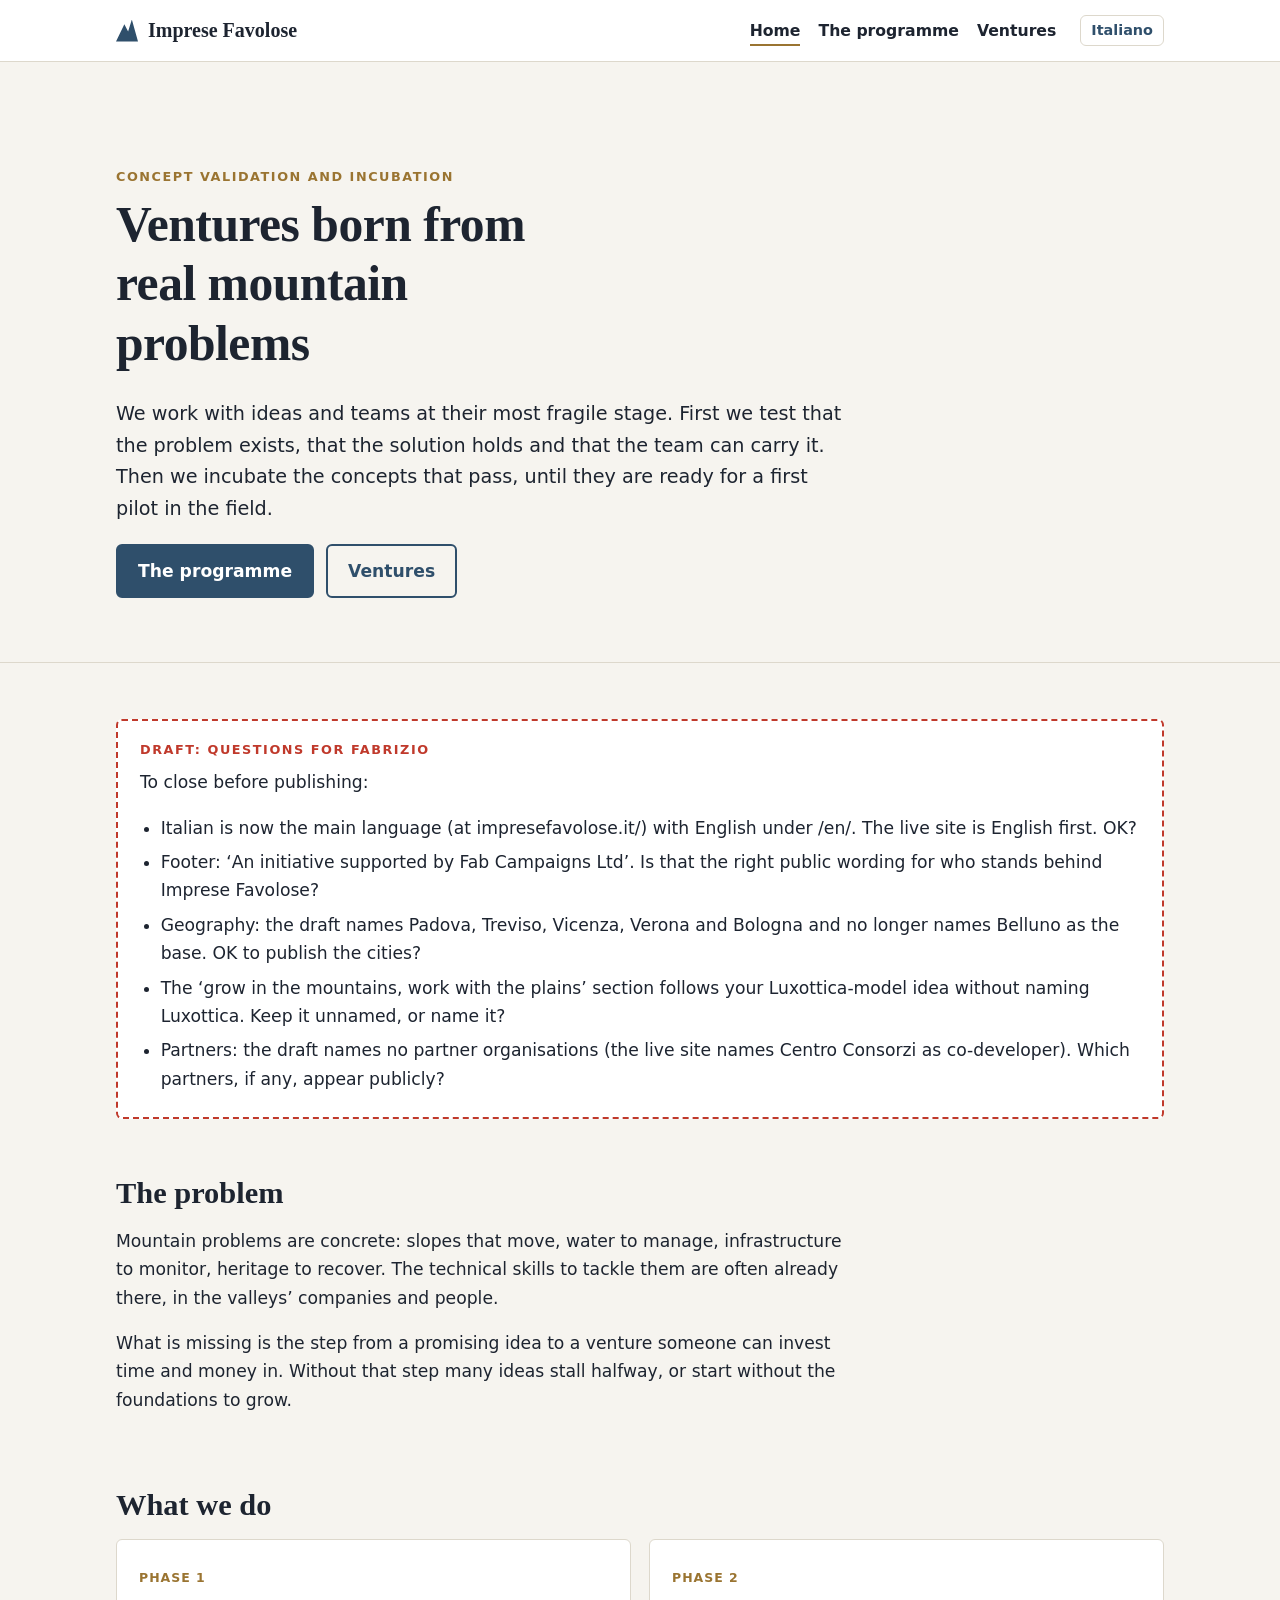
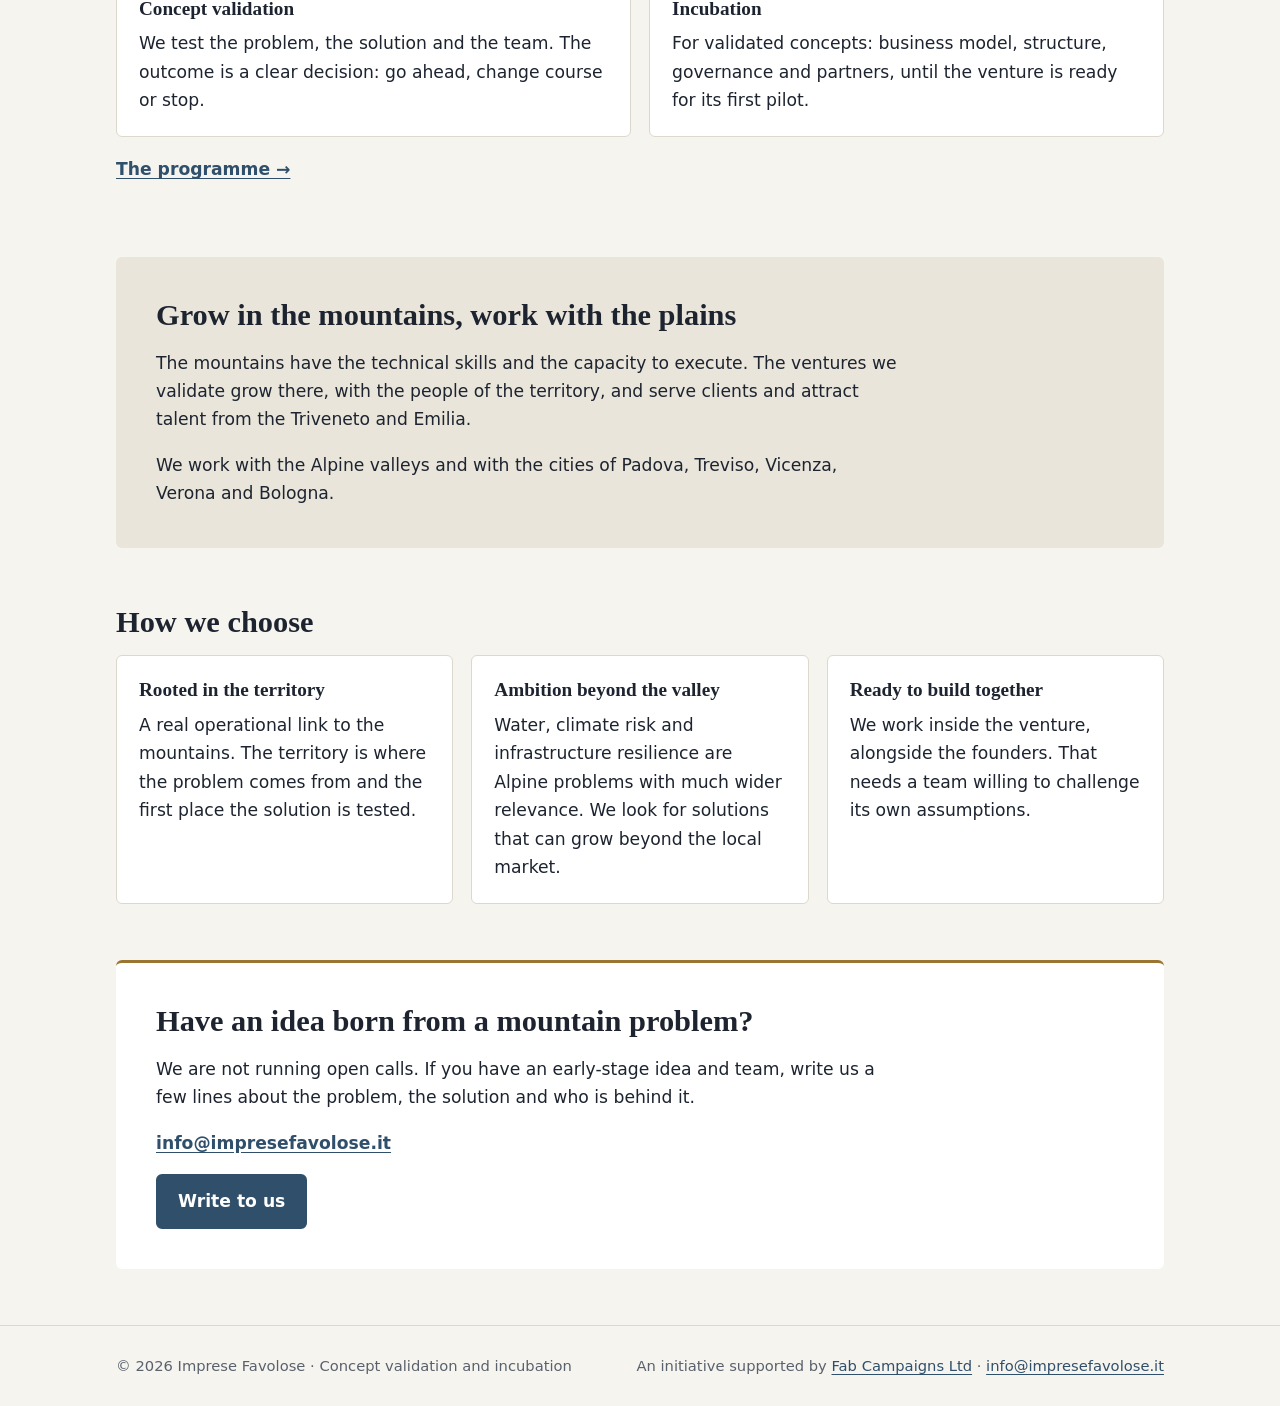
==== site/en/index.html @ 6166c61f "Draft site: concept validation and incubation, with guardrails Static Italian/English site replacing" ====
<!doctype html>
<html lang="en-GB">
<head>
<meta charset="utf-8">
<meta name="viewport" content="width=device-width, initial-scale=1, viewport-fit=cover">
<title>Imprese Favolose · Concept validation and incubation</title>
<meta name="description" content="We validate and incubate ventures born from real mountain problems, until they are ready for a first pilot.">
<meta name="robots" content="noindex, nofollow">
<meta property="og:title" content="Imprese Favolose · Concept validation and incubation">
<meta property="og:description" content="We validate and incubate ventures born from real mountain problems, until they are ready for a first pilot.">
<meta property="og:site_name" content="Imprese Favolose">
<meta name="twitter:card" content="summary">
<link rel="alternate" hreflang="it" href="https://impresefavolose.it/">
<link rel="alternate" hreflang="en" href="https://impresefavolose.it/en/">
<link rel="alternate" hreflang="x-default" href="https://impresefavolose.it/">
<link rel="preload" href="../assets/fonts/source-serif-4-latin-600-normal.woff2" as="font" type="font/woff2" crossorigin>
<link rel="stylesheet" href="../assets/site.css?v=dec1a029e4">
</head>
<body>
<a class="skip" href="#content">Skip to content</a>
<header class="site-header">
  <div class="wrap">
    <a class="brand" href="index.html"><span class="mark" aria-hidden="true"></span><span>Imprese Favolose</span></a>
    <nav class="site-nav" aria-label="Main">
      <ul>
        <li><a href="index.html" aria-current="page">Home</a></li>
        <li><a href="programme.html">The programme</a></li>
        <li><a href="ventures.html">Ventures</a></li>
      </ul>
    </nav>
    <a class="lang" href="../index.html" hreflang="it" lang="it">Italiano</a>
  </div>
</header>
<main id="content">
<div class="hero"><div class="wrap">
<p class="eyebrow">Concept validation and incubation</p>
<h1>Ventures born from real mountain problems</h1>
<p class="lead">We work with ideas and teams at their most fragile stage. First we test that the problem exists, that the solution holds and that the team can carry it. Then we incubate the concepts that pass, until they are ready for a first pilot in the field.</p>
<div class="btn-row"><a class="btn" href="programme.html">The programme</a><a class="btn ghost" href="ventures.html">Ventures</a></div>
</div></div><section><div class="wrap"><div class="draft-note"><p class="eyebrow">Draft: questions for Fabrizio</p><p>To close before publishing:</p><ul class="list"><li>Italian is now the main language (at impresefavolose.it/) with English under /en/. The live site is English first. OK?</li><li>Footer: ‘An initiative supported by Fab Campaigns Ltd’. Is that the right public wording for who stands behind Imprese Favolose?</li><li>Geography: the draft names Padova, Treviso, Vicenza, Verona and Bologna and no longer names Belluno as the base. OK to publish the cities?</li><li>The ‘grow in the mountains, work with the plains’ section follows your Luxottica-model idea without naming Luxottica. Keep it unnamed, or name it?</li><li>Partners: the draft names no partner organisations (the live site names Centro Consorzi as co-developer). Which partners, if any, appear publicly?</li></ul></div></div></section><section><div class="wrap"><div class="prose"><h2>The problem</h2><p>Mountain problems are concrete: slopes that move, water to manage, infrastructure to monitor, heritage to recover. The technical skills to tackle them are often already there, in the valleys’ companies and people.</p><p>What is missing is the step from a promising idea to a venture someone can invest time and money in. Without that step many ideas stall halfway, or start without the foundations to grow.</p></div></div></section><section><div class="wrap"><h2>What we do</h2><div class="grid two"><div class="card"><span class="tag">Phase 1</span><h3>Concept validation</h3><p>We test the problem, the solution and the team. The outcome is a clear decision: go ahead, change course or stop.</p></div><div class="card"><span class="tag">Phase 2</span><h3>Incubation</h3><p>For validated concepts: business model, structure, governance and partners, until the venture is ready for its first pilot.</p></div></div><p class="more-link"><a href="programme.html">The programme &rarr;</a></p></div></section><section><div class="wrap"><div class="band"><h2>Grow in the mountains, work with the plains</h2><p>The mountains have the technical skills and the capacity to execute. The ventures we validate grow there, with the people of the territory, and serve clients and attract talent from the Triveneto and Emilia.</p><p>We work with the Alpine valleys and with the cities of Padova, Treviso, Vicenza, Verona and Bologna.</p></div></div></section><section><div class="wrap"><h2>How we choose</h2><div class="grid"><div class="card"><h3>Rooted in the territory</h3><p>A real operational link to the mountains. The territory is where the problem comes from and the first place the solution is tested.</p></div><div class="card"><h3>Ambition beyond the valley</h3><p>Water, climate risk and infrastructure resilience are Alpine problems with much wider relevance. We look for solutions that can grow beyond the local market.</p></div><div class="card"><h3>Ready to build together</h3><p>We work inside the venture, alongside the founders. That needs a team willing to challenge its own assumptions.</p></div></div></div></section><section><div class="wrap"><div class="callout"><h2>Have an idea born from a mountain problem?</h2><p>We are not running open calls. If you have an early-stage idea and team, write us a few lines about the problem, the solution and who is behind it.</p><p class="contact-line"><a href="mailto:info@impresefavolose.it">info@impresefavolose.it</a></p><div class="btn-row"><a class="btn" href="mailto:info@impresefavolose.it?subject=Imprese%20Favolose">Write to us</a></div></div></div></section>
</main>
<footer class="site-footer">
  <div class="wrap">
    <span>&copy; 2026 Imprese Favolose · Concept validation and incubation</span>
    <span>An initiative supported by <a href="https://fabcampaigns.com">Fab Campaigns Ltd</a> &middot; <a href="mailto:info@impresefavolose.it">info@impresefavolose.it</a></span>
  </div>
</footer>
</body>
</html>
---- site/assets/site.css ----
/* Self-hosted fonts (SIL Open Font License): no calls to Google */
@font-face { font-family: "Source Serif 4"; font-weight: 600; font-style: normal; font-display: swap; src: url("fonts/source-serif-4-latin-600-normal.woff2") format("woff2"); }
@font-face { font-family: "Source Sans 3"; font-weight: 400; font-style: normal; font-display: swap; src: url("fonts/source-sans-3-latin-400-normal.woff2") format("woff2"); }
@font-face { font-family: "Source Sans 3"; font-weight: 400; font-style: italic; font-display: swap; src: url("fonts/source-sans-3-latin-400-italic.woff2") format("woff2"); }
@font-face { font-family: "Source Sans 3"; font-weight: 600 700; font-style: normal; font-display: swap; src: url("fonts/source-sans-3-latin-600-normal.woff2") format("woff2"); }

/* Imprese Favolose: static site. One stylesheet for every page.
   Palette: dolomite stone, lake slate, larch gold. Draft: colours to confirm with Fabrizio. */
:root {
  --bg: #f6f4ef;          /* dolomite stone */
  --surface: #ffffff;
  --ink: #1d2430;         /* night on the rock */
  --muted: #59616d;
  --line: #ddd8cc;
  --accent: #2f4f6b;      /* lake slate */
  --accent-ink: #ffffff;
  --gold: #9a7431;        /* larch, used sparingly */
  --band: #e9e5da;
  --font-display: "Source Serif 4", Georgia, "Times New Roman", serif;
  --font-body: "Source Sans 3", "Segoe UI", system-ui, -apple-system, sans-serif;
  --measure: 68ch;
  --radius: 6px;
}
@media (prefers-color-scheme: dark) {
  :root {
    --bg: #14181f; --surface: #1c222b; --ink: #e8eaee; --muted: #a6adb8;
    --line: #2e3642; --accent: #8fb3d1; --accent-ink: #10151b; --gold: #d8ad62; --band: #1f2630;
    color-scheme: dark;
  }
}

*, *::before, *::after { box-sizing: border-box; }
html { -webkit-text-size-adjust: 100%; }
body {
  margin: 0; background: var(--bg); color: var(--ink);
  font-family: var(--font-body); font-size: 1.075rem; line-height: 1.65;
}
a { color: var(--accent); text-underline-offset: 3px; }
a:focus-visible, .btn:focus-visible { outline: 3px solid var(--gold); outline-offset: 3px; }
.skip { position: absolute; left: -9999px; }
.skip:focus { left: 16px; top: 16px; background: var(--surface); padding: 8px 12px; z-index: 20; }

.wrap {
  width: 100%; max-width: 1080px; margin: 0 auto;
  padding-left: max(16px, env(safe-area-inset-left, 0px));
  padding-right: max(16px, env(safe-area-inset-right, 0px));
}
.prose { max-width: var(--measure); }

h1, h2, h3 { font-family: var(--font-display); font-weight: 600; line-height: 1.2; margin: 0 0 .5em; }
h1 { font-size: clamp(2rem, 5vw, 3.1rem); letter-spacing: -.01em; }
h2 { font-size: clamp(1.45rem, 3vw, 1.9rem); }
h3 { font-size: 1.2rem; }
p { margin: 0 0 1em; }
.eyebrow { font-size: .8rem; font-weight: 600; letter-spacing: .12em; text-transform: uppercase; color: var(--gold); margin-bottom: .6em; }

/* Header */
.site-header { background: var(--surface); border-bottom: 1px solid var(--line); }
.site-header .wrap { display: flex; align-items: center; gap: 12px 24px; padding-block: 14px; flex-wrap: wrap; }
.brand { display: flex; align-items: center; gap: 10px; text-decoration: none; color: var(--ink); font-family: var(--font-display); font-weight: 600; font-size: 1.25rem; margin-right: auto; }
.mark { width: 22px; height: 22px; background: var(--accent); clip-path: polygon(0 100%, 38% 22%, 55% 55%, 72% 0, 100% 100%); }
.site-nav ul { list-style: none; margin: 0; padding: 0; display: flex; flex-wrap: wrap; gap: 4px 18px; }
.site-nav a { color: var(--ink); text-decoration: none; font-weight: 600; font-size: .98rem; padding: 4px 0; border-bottom: 2px solid transparent; }
.site-nav a:hover, .site-nav a[aria-current="page"] { border-bottom-color: var(--gold); }
.lang { font-size: .9rem; font-weight: 600; border: 1px solid var(--line); border-radius: var(--radius); padding: 3px 10px; text-decoration: none; }

/* Hero and page heads */
.hero { padding-block: clamp(48px, 9vw, 104px) clamp(32px, 6vw, 64px); border-bottom: 1px solid var(--line); }
.hero h1 { max-width: 20ch; }
.lead { font-size: 1.2rem; max-width: 60ch; color: var(--ink); }
.page-head { padding-block: clamp(40px, 7vw, 80px) 28px; border-bottom: 1px solid var(--line); }
.page-head p { max-width: 60ch; color: var(--muted); font-size: 1.12rem; }

section { padding-block: clamp(32px, 5vw, 56px); }
section + section { padding-top: 0; }

/* Buttons */
.btn-row { display: flex; flex-wrap: wrap; gap: 12px; margin-top: 8px; }
.btn { display: inline-block; background: var(--accent); color: var(--accent-ink); text-decoration: none; font-weight: 600; padding: 11px 20px; border-radius: var(--radius); border: 2px solid var(--accent); }
.btn:hover { filter: brightness(1.08); }
.btn.ghost { background: transparent; color: var(--accent); }

/* Cards */
.grid { display: grid; grid-template-columns: repeat(auto-fit, minmax(240px, 1fr)); gap: 18px; }
.grid.two { grid-template-columns: repeat(auto-fit, minmax(300px, 1fr)); }
.card { background: var(--surface); border: 1px solid var(--line); border-radius: var(--radius); padding: 22px; }
.card p:last-child { margin-bottom: 0; }
.tag { display: inline-block; font-size: .78rem; font-weight: 600; letter-spacing: .08em; text-transform: uppercase; color: var(--gold); margin-bottom: 8px; }
.more, .more-link a { font-weight: 600; }
.more-link { margin-top: 18px; }

/* Band */
.band { background: var(--band); border-radius: var(--radius); padding: clamp(22px, 4vw, 40px); }
.band p { max-width: var(--measure); }
.band p:last-child { margin-bottom: 0; }

/* Programme phases */
.phases { list-style: none; margin: 0; padding: 0; display: grid; gap: 22px; }
.phase { display: grid; grid-template-columns: 56px 1fr; gap: 18px; background: var(--surface); border: 1px solid var(--line); border-radius: var(--radius); padding: 24px; }
.num { width: 48px; height: 48px; border-radius: 50%; background: var(--accent); color: var(--accent-ink); display: grid; place-items: center; font-family: var(--font-display); font-size: 1.4rem; }
.phase p:last-child { margin-bottom: 0; }
@media (max-width: 560px) { .phase { grid-template-columns: 1fr; } }

.list { margin: 0 0 1em; padding-left: 1.2em; }
.list li { margin-bottom: .35em; }

/* Callout */
.callout { border-top: 3px solid var(--gold); background: var(--surface); border-radius: var(--radius); padding: clamp(22px, 4vw, 40px); }
.callout p { max-width: var(--measure); }
.contact-line a { font-weight: 600; }

/* Draft questions: visible on previews only, tools/check.py blocks the merge while any remain */
.draft-note { border: 2px dashed #c0392b; border-radius: var(--radius); padding: 18px 22px; background: var(--surface); }
.draft-note .eyebrow { color: #c0392b; }
.draft-note ul { margin-bottom: 0; }

/* Footer */
.site-footer { border-top: 1px solid var(--line); padding-block: 28px; color: var(--muted); font-size: .92rem; }
.site-footer .wrap { display: flex; flex-wrap: wrap; justify-content: space-between; gap: 8px 24px; }
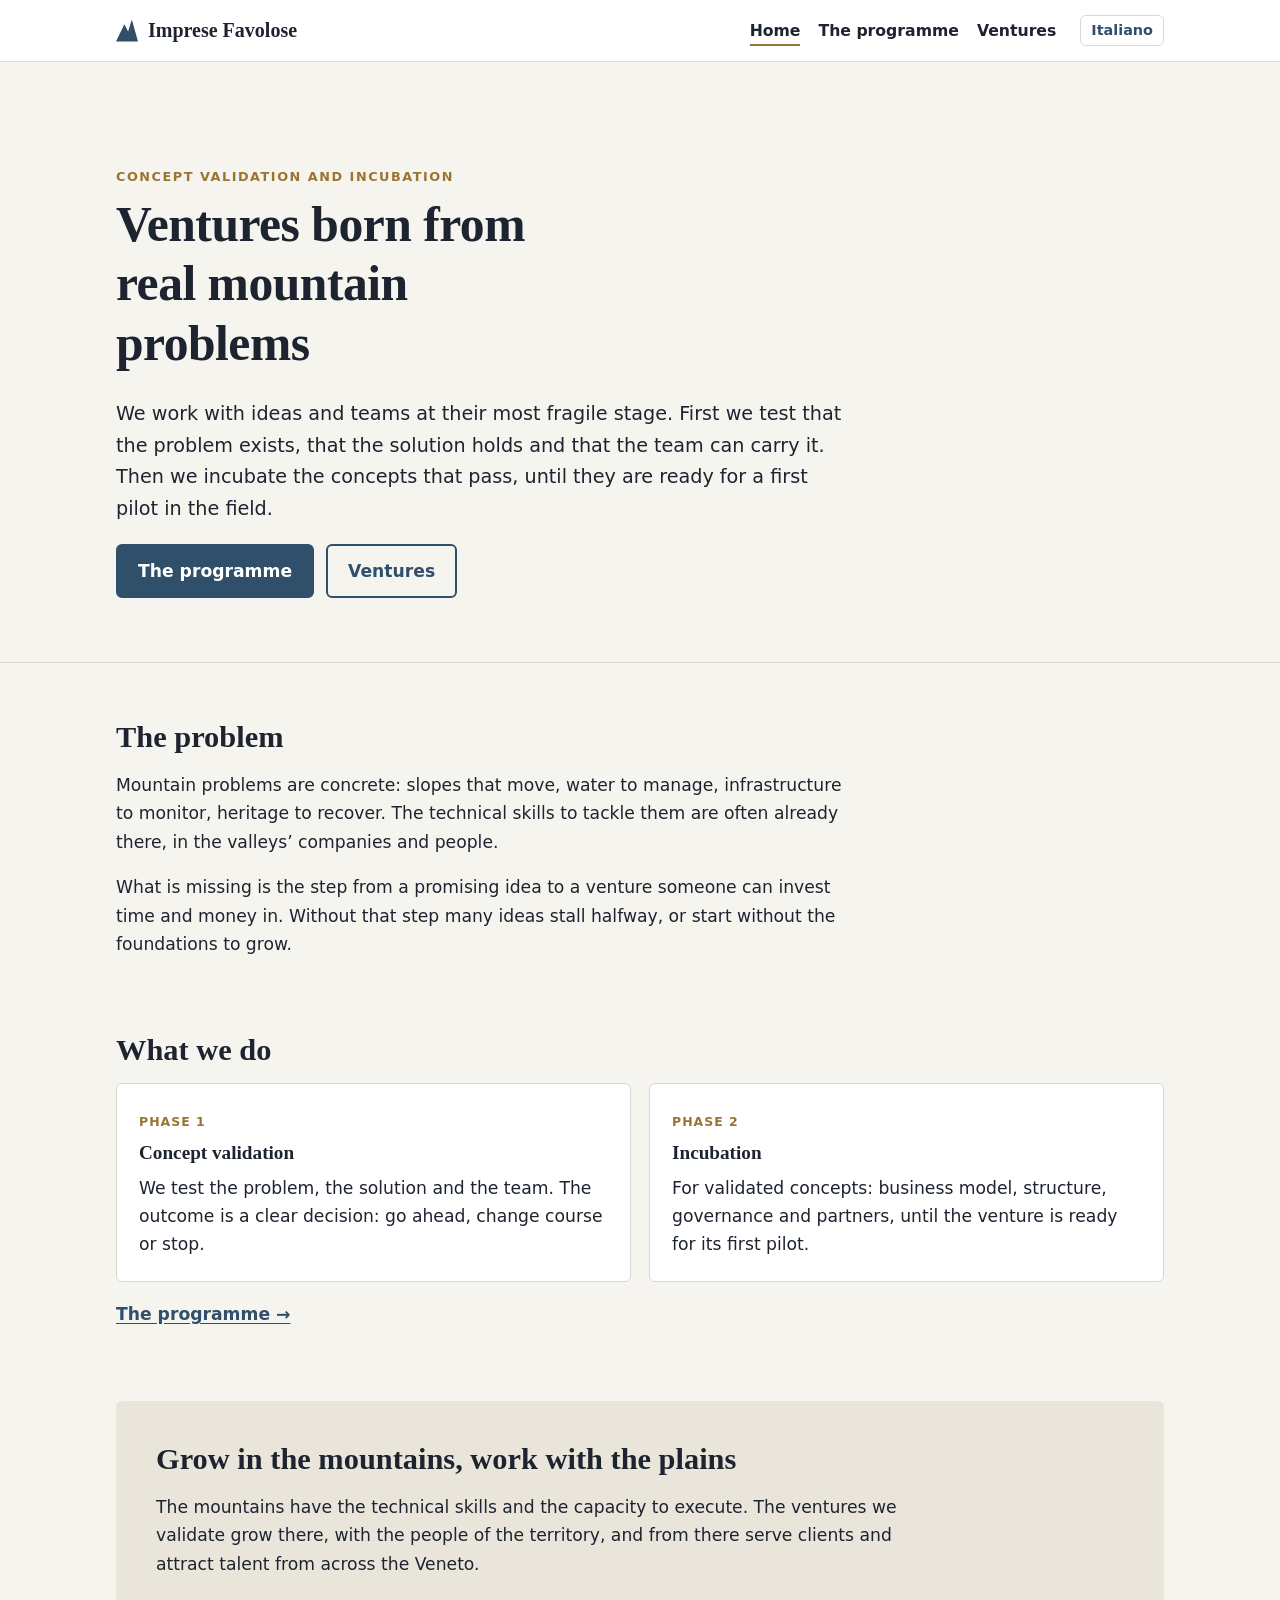
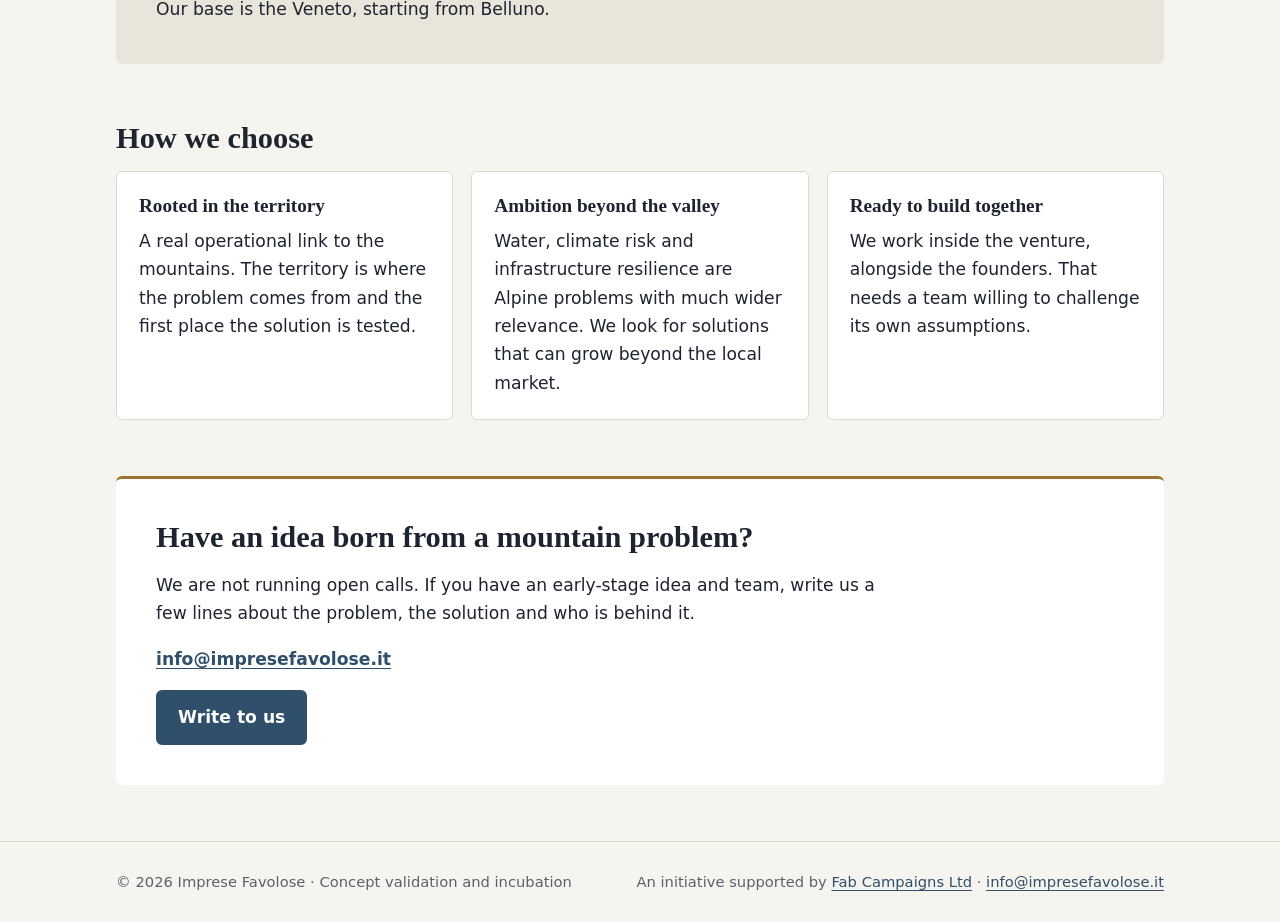
==== commit 0cd9615d: "Apply Fabrizio's answers to the draft questions Italian main language and footer wording confirmed. " ====
--- a/site/en/index.html
+++ b/site/en/index.html
@@ -37,7 +37,7 @@
 <h1>Ventures born from real mountain problems</h1>
 <p class="lead">We work with ideas and teams at their most fragile stage. First we test that the problem exists, that the solution holds and that the team can carry it. Then we incubate the concepts that pass, until they are ready for a first pilot in the field.</p>
 <div class="btn-row"><a class="btn" href="programme.html">The programme</a><a class="btn ghost" href="ventures.html">Ventures</a></div>
-</div></div><section><div class="wrap"><div class="draft-note"><p class="eyebrow">Draft: questions for Fabrizio</p><p>To close before publishing:</p><ul class="list"><li>Italian is now the main language (at impresefavolose.it/) with English under /en/. The live site is English first. OK?</li><li>Footer: ‘An initiative supported by Fab Campaigns Ltd’. Is that the right public wording for who stands behind Imprese Favolose?</li><li>Geography: the draft names Padova, Treviso, Vicenza, Verona and Bologna and no longer names Belluno as the base. OK to publish the cities?</li><li>The ‘grow in the mountains, work with the plains’ section follows your Luxottica-model idea without naming Luxottica. Keep it unnamed, or name it?</li><li>Partners: the draft names no partner organisations (the live site names Centro Consorzi as co-developer). Which partners, if any, appear publicly?</li></ul></div></div></section><section><div class="wrap"><div class="prose"><h2>The problem</h2><p>Mountain problems are concrete: slopes that move, water to manage, infrastructure to monitor, heritage to recover. The technical skills to tackle them are often already there, in the valleys’ companies and people.</p><p>What is missing is the step from a promising idea to a venture someone can invest time and money in. Without that step many ideas stall halfway, or start without the foundations to grow.</p></div></div></section><section><div class="wrap"><h2>What we do</h2><div class="grid two"><div class="card"><span class="tag">Phase 1</span><h3>Concept validation</h3><p>We test the problem, the solution and the team. The outcome is a clear decision: go ahead, change course or stop.</p></div><div class="card"><span class="tag">Phase 2</span><h3>Incubation</h3><p>For validated concepts: business model, structure, governance and partners, until the venture is ready for its first pilot.</p></div></div><p class="more-link"><a href="programme.html">The programme &rarr;</a></p></div></section><section><div class="wrap"><div class="band"><h2>Grow in the mountains, work with the plains</h2><p>The mountains have the technical skills and the capacity to execute. The ventures we validate grow there, with the people of the territory, and serve clients and attract talent from the Triveneto and Emilia.</p><p>We work with the Alpine valleys and with the cities of Padova, Treviso, Vicenza, Verona and Bologna.</p></div></div></section><section><div class="wrap"><h2>How we choose</h2><div class="grid"><div class="card"><h3>Rooted in the territory</h3><p>A real operational link to the mountains. The territory is where the problem comes from and the first place the solution is tested.</p></div><div class="card"><h3>Ambition beyond the valley</h3><p>Water, climate risk and infrastructure resilience are Alpine problems with much wider relevance. We look for solutions that can grow beyond the local market.</p></div><div class="card"><h3>Ready to build together</h3><p>We work inside the venture, alongside the founders. That needs a team willing to challenge its own assumptions.</p></div></div></div></section><section><div class="wrap"><div class="callout"><h2>Have an idea born from a mountain problem?</h2><p>We are not running open calls. If you have an early-stage idea and team, write us a few lines about the problem, the solution and who is behind it.</p><p class="contact-line"><a href="mailto:info@impresefavolose.it">info@impresefavolose.it</a></p><div class="btn-row"><a class="btn" href="mailto:info@impresefavolose.it?subject=Imprese%20Favolose">Write to us</a></div></div></div></section>
+</div></div><section><div class="wrap"><div class="prose"><h2>The problem</h2><p>Mountain problems are concrete: slopes that move, water to manage, infrastructure to monitor, heritage to recover. The technical skills to tackle them are often already there, in the valleys’ companies and people.</p><p>What is missing is the step from a promising idea to a venture someone can invest time and money in. Without that step many ideas stall halfway, or start without the foundations to grow.</p></div></div></section><section><div class="wrap"><h2>What we do</h2><div class="grid two"><div class="card"><span class="tag">Phase 1</span><h3>Concept validation</h3><p>We test the problem, the solution and the team. The outcome is a clear decision: go ahead, change course or stop.</p></div><div class="card"><span class="tag">Phase 2</span><h3>Incubation</h3><p>For validated concepts: business model, structure, governance and partners, until the venture is ready for its first pilot.</p></div></div><p class="more-link"><a href="programme.html">The programme &rarr;</a></p></div></section><section><div class="wrap"><div class="band"><h2>Grow in the mountains, work with the plains</h2><p>The mountains have the technical skills and the capacity to execute. The ventures we validate grow there, with the people of the territory, and from there serve clients and attract talent from across the Veneto.</p><p>Our base is the Veneto, starting from Belluno.</p></div></div></section><section><div class="wrap"><h2>How we choose</h2><div class="grid"><div class="card"><h3>Rooted in the territory</h3><p>A real operational link to the mountains. The territory is where the problem comes from and the first place the solution is tested.</p></div><div class="card"><h3>Ambition beyond the valley</h3><p>Water, climate risk and infrastructure resilience are Alpine problems with much wider relevance. We look for solutions that can grow beyond the local market.</p></div><div class="card"><h3>Ready to build together</h3><p>We work inside the venture, alongside the founders. That needs a team willing to challenge its own assumptions.</p></div></div></div></section><section><div class="wrap"><div class="callout"><h2>Have an idea born from a mountain problem?</h2><p>We are not running open calls. If you have an early-stage idea and team, write us a few lines about the problem, the solution and who is behind it.</p><p class="contact-line"><a href="mailto:info@impresefavolose.it">info@impresefavolose.it</a></p><div class="btn-row"><a class="btn" href="mailto:info@impresefavolose.it?subject=Imprese%20Favolose">Write to us</a></div></div></div></section>
 </main>
 <footer class="site-footer">
   <div class="wrap">
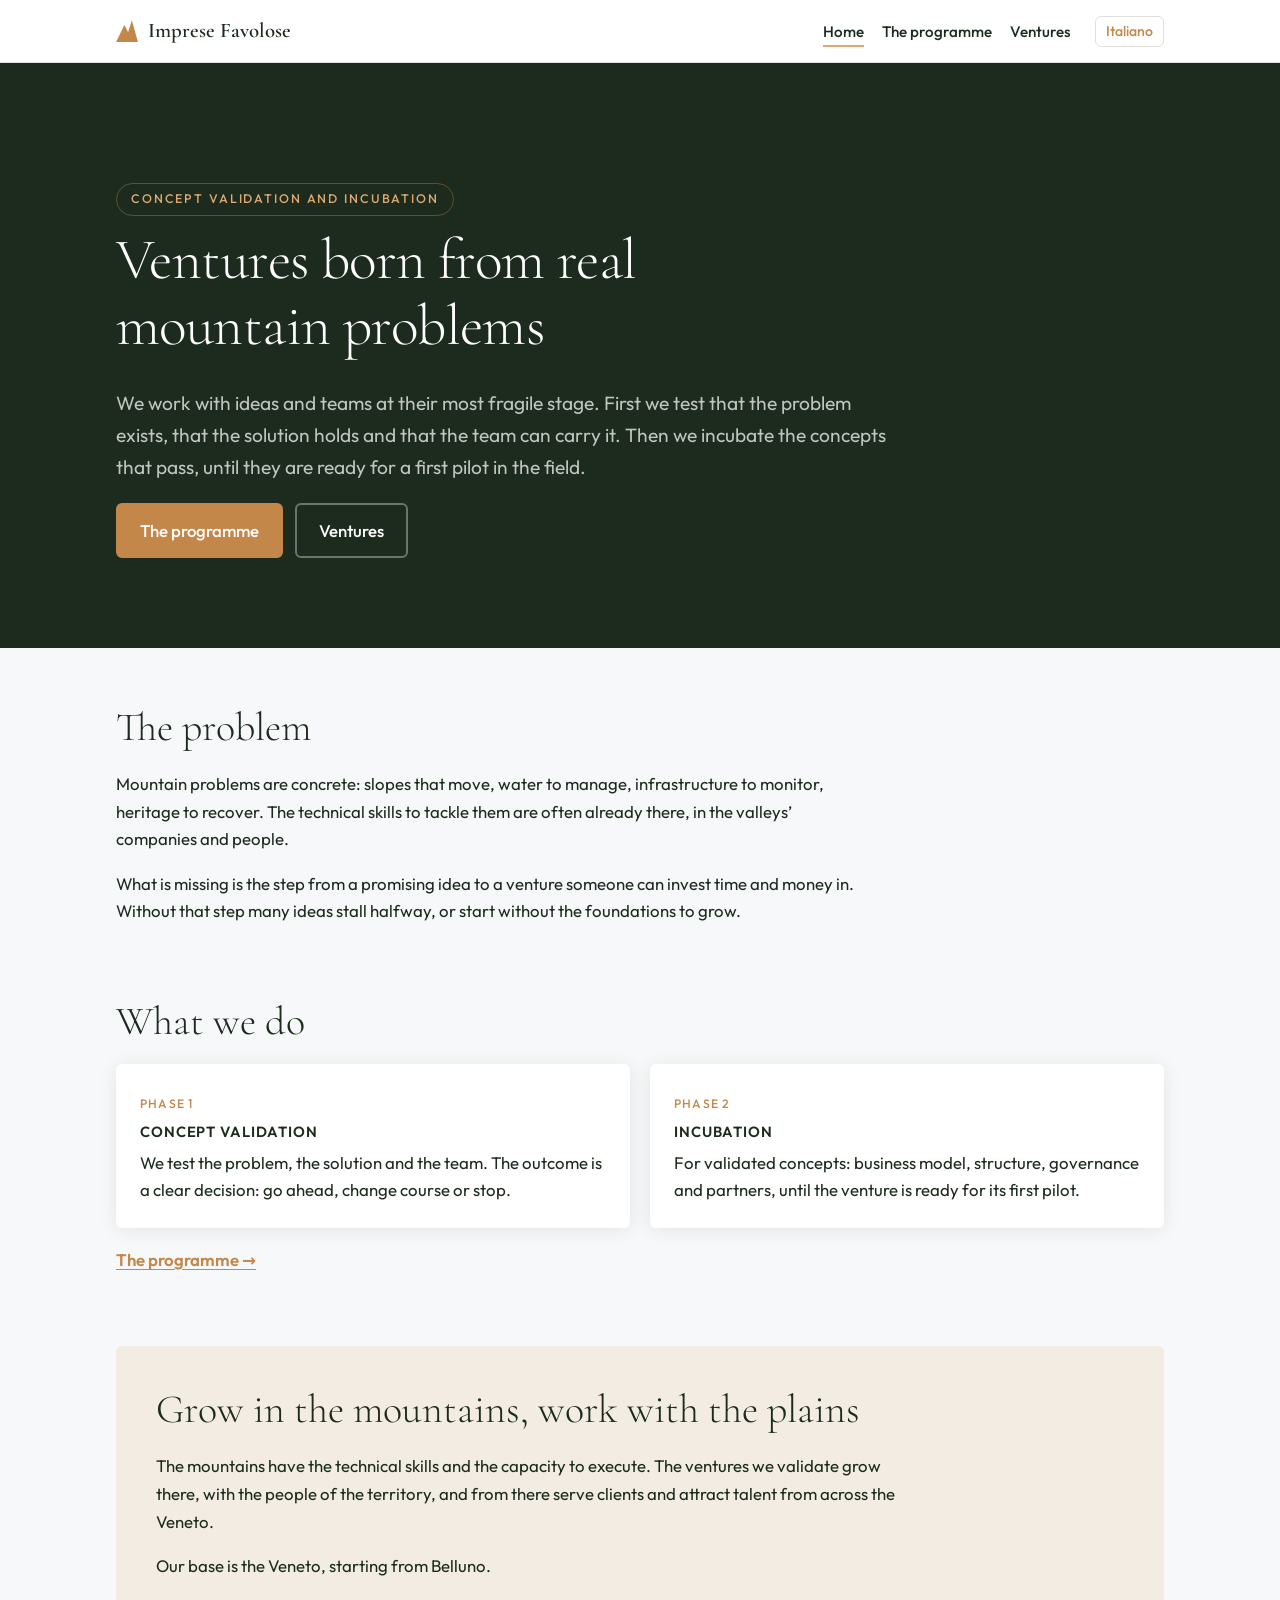
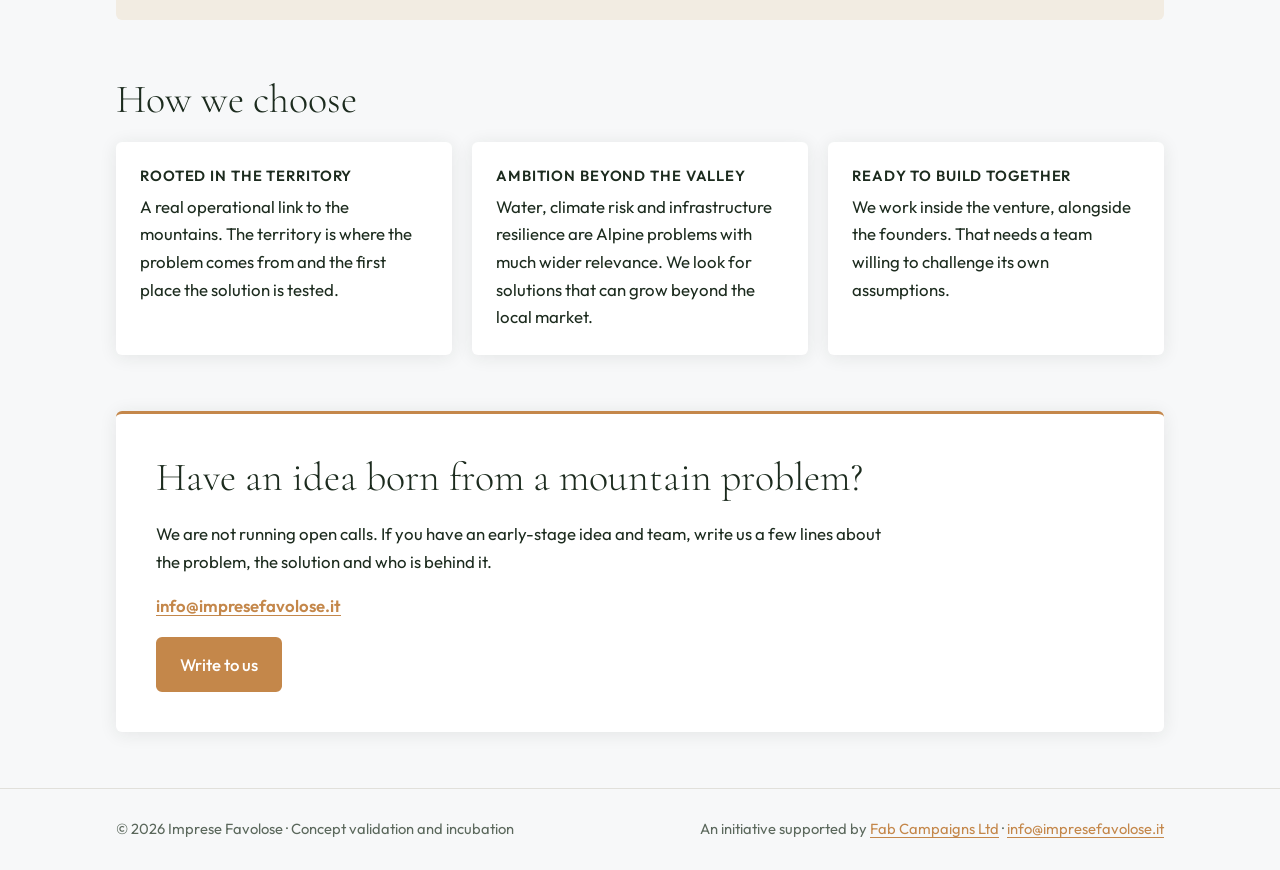
==== commit 50cfd0cb: "Match visual style to the live impresefavolose.it site Fonts: Cormorant Garamond (display) and Outfi" ====
--- a/site/en/index.html
+++ b/site/en/index.html
@@ -13,8 +13,8 @@
 <link rel="alternate" hreflang="it" href="https://impresefavolose.it/">
 <link rel="alternate" hreflang="en" href="https://impresefavolose.it/en/">
 <link rel="alternate" hreflang="x-default" href="https://impresefavolose.it/">
-<link rel="preload" href="../assets/fonts/source-serif-4-latin-600-normal.woff2" as="font" type="font/woff2" crossorigin>
-<link rel="stylesheet" href="../assets/site.css?v=dec1a029e4">
+<link rel="preload" href="../assets/fonts/cormorant-garamond-latin-600-normal.woff2" as="font" type="font/woff2" crossorigin>
+<link rel="stylesheet" href="../assets/site.css?v=920ae33ecf">
 </head>
 <body>
 <a class="skip" href="#content">Skip to content</a>
--- a/site/assets/site.css
+++ b/site/assets/site.css
@@ -1,30 +1,35 @@
 /* Self-hosted fonts (SIL Open Font License): no calls to Google */
-@font-face { font-family: "Source Serif 4"; font-weight: 600; font-style: normal; font-display: swap; src: url("fonts/source-serif-4-latin-600-normal.woff2") format("woff2"); }
-@font-face { font-family: "Source Sans 3"; font-weight: 400; font-style: normal; font-display: swap; src: url("fonts/source-sans-3-latin-400-normal.woff2") format("woff2"); }
-@font-face { font-family: "Source Sans 3"; font-weight: 400; font-style: italic; font-display: swap; src: url("fonts/source-sans-3-latin-400-italic.woff2") format("woff2"); }
-@font-face { font-family: "Source Sans 3"; font-weight: 600 700; font-style: normal; font-display: swap; src: url("fonts/source-sans-3-latin-600-normal.woff2") format("woff2"); }
+@font-face { font-family: "Cormorant Garamond"; font-weight: 300; font-style: normal; font-display: swap; src: url("fonts/cormorant-garamond-latin-300-normal.woff2") format("woff2"); }
+@font-face { font-family: "Cormorant Garamond"; font-weight: 300; font-style: italic; font-display: swap; src: url("fonts/cormorant-garamond-latin-300-italic.woff2") format("woff2"); }
+@font-face { font-family: "Cormorant Garamond"; font-weight: 600; font-style: normal; font-display: swap; src: url("fonts/cormorant-garamond-latin-600-normal.woff2") format("woff2"); }
+@font-face { font-family: "Cormorant Garamond"; font-weight: 600; font-style: italic; font-display: swap; src: url("fonts/cormorant-garamond-latin-600-italic.woff2") format("woff2"); }
+@font-face { font-family: "Outfit"; font-weight: 300; font-style: normal; font-display: swap; src: url("fonts/outfit-latin-300-normal.woff2") format("woff2"); }
+@font-face { font-family: "Outfit"; font-weight: 400; font-style: normal; font-display: swap; src: url("fonts/outfit-latin-400-normal.woff2") format("woff2"); }
+@font-face { font-family: "Outfit"; font-weight: 500; font-style: normal; font-display: swap; src: url("fonts/outfit-latin-500-normal.woff2") format("woff2"); }
+@font-face { font-family: "Outfit"; font-weight: 600; font-style: normal; font-display: swap; src: url("fonts/outfit-latin-600-normal.woff2") format("woff2"); }
 
 /* Imprese Favolose: static site. One stylesheet for every page.
-   Palette: dolomite stone, lake slate, larch gold. Draft: colours to confirm with Fabrizio. */
+   Palette: deep alpine forest, larch-wood amber, dolomite-stone page ground.
+   Matches the style, fonts and palette already live at impresefavolose.it. */
 :root {
-  --bg: #f6f4ef;          /* dolomite stone */
+  --bg: #f7f8f9;          /* dolomite stone */
   --surface: #ffffff;
-  --ink: #1d2430;         /* night on the rock */
-  --muted: #59616d;
-  --line: #ddd8cc;
-  --accent: #2f4f6b;      /* lake slate */
+  --ink: #1c2b1e;         /* alpine forest, night green */
+  --muted: #5b685c;
+  --line: #e1e0db;
+  --accent: #c4874a;      /* larch-wood amber */
   --accent-ink: #ffffff;
-  --gold: #9a7431;        /* larch, used sparingly */
-  --band: #e9e5da;
-  --font-display: "Source Serif 4", Georgia, "Times New Roman", serif;
-  --font-body: "Source Sans 3", "Segoe UI", system-ui, -apple-system, sans-serif;
+  --gold: #dea872;        /* amber, lightened: eyebrows, small labels */
+  --band: #f2ece2;        /* pale amber-tinted panel */
+  --font-display: "Cormorant Garamond", Georgia, "Times New Roman", serif;
+  --font-body: "Outfit", "Segoe UI", system-ui, -apple-system, sans-serif;
   --measure: 68ch;
   --radius: 6px;
 }
 @media (prefers-color-scheme: dark) {
   :root {
-    --bg: #14181f; --surface: #1c222b; --ink: #e8eaee; --muted: #a6adb8;
-    --line: #2e3642; --accent: #8fb3d1; --accent-ink: #10151b; --gold: #d8ad62; --band: #1f2630;
+    --bg: #14181a; --surface: #1b231c; --ink: #e9ece7; --muted: #a4ada3;
+    --line: #2b332c; --accent: #d9a364; --accent-ink: #1c2b1e; --gold: #e8bd8c; --band: #232a22;
     color-scheme: dark;
   }
 }
@@ -33,7 +38,7 @@
 html { -webkit-text-size-adjust: 100%; }
 body {
   margin: 0; background: var(--bg); color: var(--ink);
-  font-family: var(--font-body); font-size: 1.075rem; line-height: 1.65;
+  font-family: var(--font-body); font-size: 1.05rem; line-height: 1.65; font-weight: 400;
 }
 a { color: var(--accent); text-underline-offset: 3px; }
 a:focus-visible, .btn:focus-visible { outline: 3px solid var(--gold); outline-offset: 3px; }
@@ -47,45 +52,65 @@
 }
 .prose { max-width: var(--measure); }
 
-h1, h2, h3 { font-family: var(--font-display); font-weight: 600; line-height: 1.2; margin: 0 0 .5em; }
-h1 { font-size: clamp(2rem, 5vw, 3.1rem); letter-spacing: -.01em; }
-h2 { font-size: clamp(1.45rem, 3vw, 1.9rem); }
-h3 { font-size: 1.2rem; }
+h1, h2 { font-family: var(--font-display); font-weight: 300; line-height: 1.15; margin: 0 0 .5em; }
+h3 { font-family: var(--font-body); font-weight: 600; line-height: 1.3; margin: 0 0 .5em; }
+h1 { font-size: clamp(2.2rem, 6vw, 3.6rem); letter-spacing: -.01em; }
+h1 em, h2 em { font-style: italic; }
+h2 { font-size: clamp(1.7rem, 4vw, 2.5rem); }
+h3 { font-size: .92rem; text-transform: uppercase; letter-spacing: .06em; }
 p { margin: 0 0 1em; }
-.eyebrow { font-size: .8rem; font-weight: 600; letter-spacing: .12em; text-transform: uppercase; color: var(--gold); margin-bottom: .6em; }
+.eyebrow {
+  display: inline-block; font-size: .78rem; font-weight: 500; letter-spacing: .15em; text-transform: uppercase;
+  color: var(--gold); margin-bottom: .9em; padding: 5px 14px; border: 1px solid rgba(196, 135, 74, .4); border-radius: 999px;
+}
 
 /* Header */
 .site-header { background: var(--surface); border-bottom: 1px solid var(--line); }
 .site-header .wrap { display: flex; align-items: center; gap: 12px 24px; padding-block: 14px; flex-wrap: wrap; }
-.brand { display: flex; align-items: center; gap: 10px; text-decoration: none; color: var(--ink); font-family: var(--font-display); font-weight: 600; font-size: 1.25rem; margin-right: auto; }
+.brand { display: flex; align-items: center; gap: 10px; text-decoration: none; color: var(--ink); font-family: var(--font-display); font-weight: 600; font-size: 1.3rem; margin-right: auto; }
 .mark { width: 22px; height: 22px; background: var(--accent); clip-path: polygon(0 100%, 38% 22%, 55% 55%, 72% 0, 100% 100%); }
 .site-nav ul { list-style: none; margin: 0; padding: 0; display: flex; flex-wrap: wrap; gap: 4px 18px; }
-.site-nav a { color: var(--ink); text-decoration: none; font-weight: 600; font-size: .98rem; padding: 4px 0; border-bottom: 2px solid transparent; }
+.site-nav a { color: var(--ink); text-decoration: none; font-weight: 500; font-size: .95rem; padding: 4px 0; border-bottom: 2px solid transparent; }
 .site-nav a:hover, .site-nav a[aria-current="page"] { border-bottom-color: var(--gold); }
-.lang { font-size: .9rem; font-weight: 600; border: 1px solid var(--line); border-radius: var(--radius); padding: 3px 10px; text-decoration: none; }
+.lang { font-size: .88rem; font-weight: 500; border: 1px solid var(--line); border-radius: var(--radius); padding: 3px 10px; text-decoration: none; }
 
-/* Hero and page heads */
-.hero { padding-block: clamp(48px, 9vw, 104px) clamp(32px, 6vw, 64px); border-bottom: 1px solid var(--line); }
-.hero h1 { max-width: 20ch; }
-.lead { font-size: 1.2rem; max-width: 60ch; color: var(--ink); }
-.page-head { padding-block: clamp(40px, 7vw, 80px) 28px; border-bottom: 1px solid var(--line); }
-.page-head p { max-width: 60ch; color: var(--muted); font-size: 1.12rem; }
+/* Hero and page heads: the dark alpine band */
+.hero {
+  background: var(--ink); color: #fff;
+  padding-block: clamp(56px, 10vw, 120px) clamp(40px, 7vw, 104px);
+}
+.hero h1 { max-width: 22ch; color: #fff; }
+.hero .eyebrow { color: var(--gold); }
+.hero .lead, .lead { font-size: 1.2rem; max-width: 60ch; }
+.hero .lead { color: rgba(255, 255, 255, .72); }
+.page-head { background: var(--ink); color: #fff; padding-block: clamp(48px, 8vw, 88px) clamp(32px, 6vw, 56px); }
+.page-head h1 { color: #fff; }
+.page-head p { max-width: 60ch; color: rgba(255, 255, 255, .72); font-size: 1.12rem; }
+.page-head .eyebrow { color: var(--gold); }
 
 section { padding-block: clamp(32px, 5vw, 56px); }
 section + section { padding-top: 0; }
 
 /* Buttons */
 .btn-row { display: flex; flex-wrap: wrap; gap: 12px; margin-top: 8px; }
-.btn { display: inline-block; background: var(--accent); color: var(--accent-ink); text-decoration: none; font-weight: 600; padding: 11px 20px; border-radius: var(--radius); border: 2px solid var(--accent); }
+.btn {
+  display: inline-block; background: var(--accent); color: var(--accent-ink); text-decoration: none;
+  font-family: var(--font-body); font-weight: 500; padding: 12px 22px; border-radius: var(--radius); border: 2px solid var(--accent);
+}
 .btn:hover { filter: brightness(1.08); }
 .btn.ghost { background: transparent; color: var(--accent); }
+.hero .btn.ghost, .page-head .btn.ghost { color: #fff; border-color: rgba(255, 255, 255, .35); }
 
 /* Cards */
-.grid { display: grid; grid-template-columns: repeat(auto-fit, minmax(240px, 1fr)); gap: 18px; }
+.grid { display: grid; grid-template-columns: repeat(auto-fit, minmax(240px, 1fr)); gap: 20px; }
 .grid.two { grid-template-columns: repeat(auto-fit, minmax(300px, 1fr)); }
-.card { background: var(--surface); border: 1px solid var(--line); border-radius: var(--radius); padding: 22px; }
+.card {
+  background: var(--surface); border-radius: var(--radius); padding: 24px;
+  box-shadow: 0 2px 18px rgba(28, 43, 30, .09);
+}
+.card.venture { border-top: 6px solid var(--ink); }
 .card p:last-child { margin-bottom: 0; }
-.tag { display: inline-block; font-size: .78rem; font-weight: 600; letter-spacing: .08em; text-transform: uppercase; color: var(--gold); margin-bottom: 8px; }
+.tag { display: inline-block; font-size: .76rem; font-weight: 500; letter-spacing: .1em; text-transform: uppercase; color: var(--accent); margin-bottom: 8px; }
 .more, .more-link a { font-weight: 600; }
 .more-link { margin-top: 18px; }
 
@@ -96,8 +121,11 @@
 
 /* Programme phases */
 .phases { list-style: none; margin: 0; padding: 0; display: grid; gap: 22px; }
-.phase { display: grid; grid-template-columns: 56px 1fr; gap: 18px; background: var(--surface); border: 1px solid var(--line); border-radius: var(--radius); padding: 24px; }
-.num { width: 48px; height: 48px; border-radius: 50%; background: var(--accent); color: var(--accent-ink); display: grid; place-items: center; font-family: var(--font-display); font-size: 1.4rem; }
+.phase {
+  display: grid; grid-template-columns: 56px 1fr; gap: 18px; background: var(--surface);
+  border-radius: var(--radius); padding: 24px; box-shadow: 0 2px 18px rgba(28, 43, 30, .09);
+}
+.num { width: 48px; height: 48px; border-radius: 50%; background: var(--ink); color: var(--gold); display: grid; place-items: center; font-family: var(--font-display); font-weight: 600; font-size: 1.4rem; }
 .phase p:last-child { margin-bottom: 0; }
 @media (max-width: 560px) { .phase { grid-template-columns: 1fr; } }
 
@@ -105,13 +133,13 @@
 .list li { margin-bottom: .35em; }
 
 /* Callout */
-.callout { border-top: 3px solid var(--gold); background: var(--surface); border-radius: var(--radius); padding: clamp(22px, 4vw, 40px); }
+.callout { border-top: 3px solid var(--accent); background: var(--surface); border-radius: var(--radius); padding: clamp(22px, 4vw, 40px); box-shadow: 0 2px 18px rgba(28, 43, 30, .09); }
 .callout p { max-width: var(--measure); }
 .contact-line a { font-weight: 600; }
 
 /* Draft questions: visible on previews only, tools/check.py blocks the merge while any remain */
 .draft-note { border: 2px dashed #c0392b; border-radius: var(--radius); padding: 18px 22px; background: var(--surface); }
-.draft-note .eyebrow { color: #c0392b; }
+.draft-note .eyebrow { color: #c0392b; border-color: rgba(192, 57, 43, .4); }
 .draft-note ul { margin-bottom: 0; }
 
 /* Footer */
